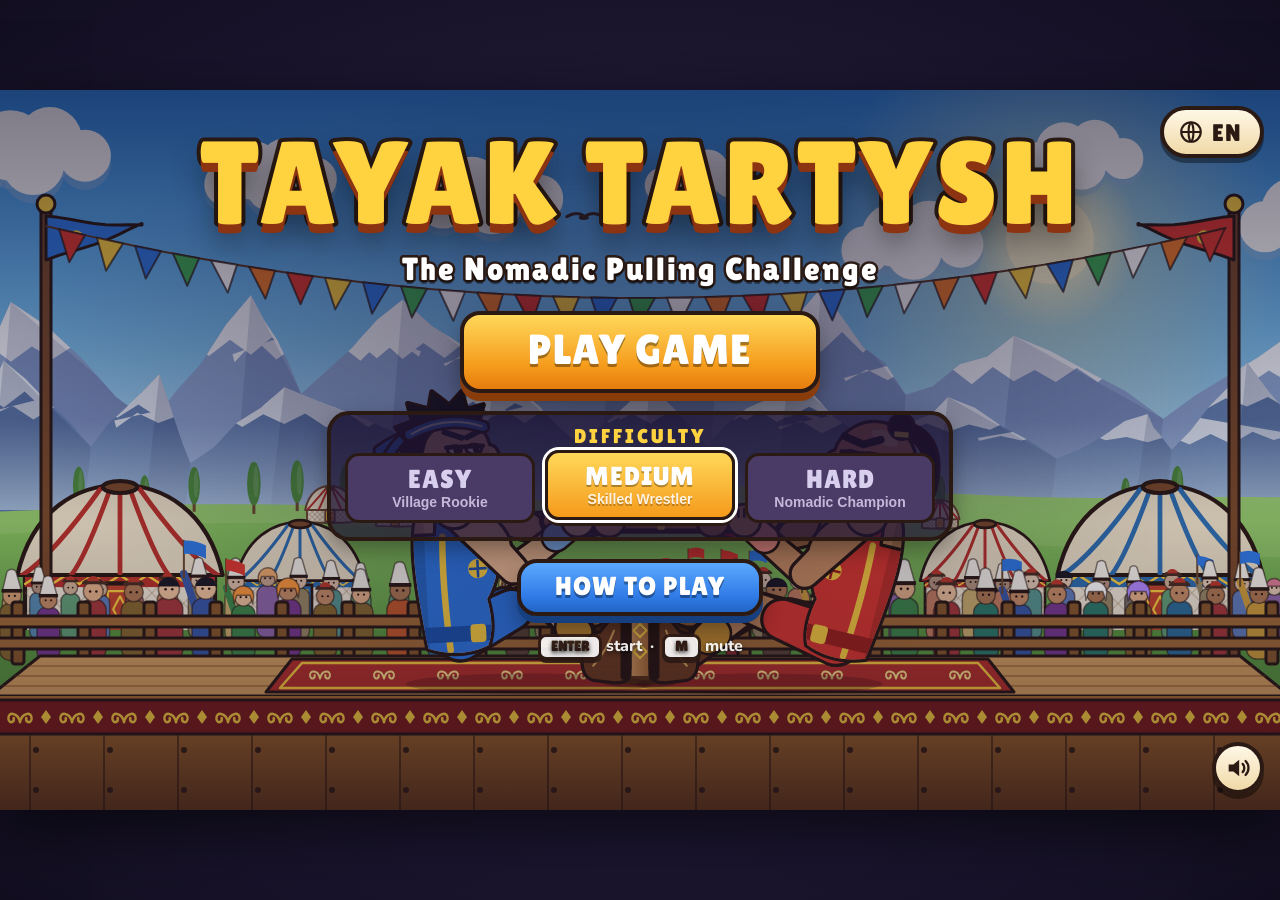
==== v2/index.html @ 74cad441 "Add V2: page with translatable text and language button Co-Authored-By: Claude Opus 5.5 <noreply@ant" ====
<!DOCTYPE html>
<html lang="en">
<head>
  <meta charset="UTF-8">
  <meta name="viewport" content="width=device-width, initial-scale=1">
  <title>Tayak Tartysh — The Nomadic Pulling Challenge</title>
  <link rel="preconnect" href="https://fonts.googleapis.com">
  <link rel="preconnect" href="https://fonts.gstatic.com" crossorigin>
  <link href="https://fonts.googleapis.com/css2?family=Lilita+One&family=Nunito:wght@700;800;900&family=Rubik:wght@800&family=Noto+Sans+SC:wght@900&display=swap" rel="stylesheet">
  <link rel="stylesheet" href="style.css">
</head>
<body>
  <div id="stage">
    <canvas id="game" width="1280" height="720"></canvas>

    <!-- ===== In-round HUD ===== -->
    <div id="hud">
      <div class="hud-top">
        <div class="nameplate player">
          <div class="np-name" data-i18n="you">YOU</div>
          <div class="np-sub" data-i18n="blueCorner">BLUE CORNER</div>
          <div class="pips" id="playerPips"><i></i><i></i></div>
        </div>

        <div class="hud-center">
          <div class="round-row">
            <span id="roundLabel">ROUND 1</span>
            <span class="score" id="scoreLabel">0 : 0</span>
          </div>
          <div class="tug" id="tug">
            <div class="tug-zone left" data-i18n="win">WIN</div>
            <div class="tug-zone right" data-i18n="win">WIN</div>
            <div class="tug-fill" id="tugFill"></div>
            <div class="tug-center"></div>
            <div class="tug-marker" id="tugMarker"><span></span></div>
          </div>
        </div>

        <div class="nameplate ai">
          <div class="np-name" data-i18n="opponent">OPPONENT</div>
          <div class="np-sub" id="aiDiff">SKILLED WRESTLER</div>
          <div class="pips" id="aiPips"><i></i><i></i></div>
        </div>
      </div>

      <div id="alert"></div>

      <div class="hud-bottom" id="spaceHint">
        <div class="space-row"><kbd id="spaceKey" data-i18n="spaceKey">SPACE</kbd><span data-i18n="toPull">TO PULL</span></div>
        <div class="power">
          <span class="power-label" data-i18n="pullPower">PULL POWER</span>
          <div class="power-bar">
            <div class="power-fill" id="powerFill"></div>
            <div class="ai-tick" id="aiTick" data-i18n-title="opponentForce" title="Opponent force"></div>
          </div>
          <span class="tap-rate"><b id="tapRate">0.0</b> <span data-i18n="tapsPerSec">taps/s</span></span>
        </div>
      </div>
    </div>

    <div id="countdown"></div>

    <!-- ===== Main menu ===== -->
    <section id="menu" class="screen show">
      <div class="panel menu-panel">
        <h1 class="title" data-i18n="title">TAYAK TARTYSH</h1>
        <p class="subtitle" data-i18n="subtitle">The Nomadic Pulling Challenge</p>
        <button class="btn btn-play" id="playBtn" data-i18n="play">PLAY GAME</button>
        <div class="diff">
          <div class="diff-label" data-i18n="difficulty">DIFFICULTY</div>
          <div class="diff-row">
            <button class="diff-btn" data-diff="easy"><b data-i18n="easy">EASY</b><small data-i18n="easyTitle">Village Rookie</small></button>
            <button class="diff-btn selected" data-diff="medium"><b data-i18n="medium">MEDIUM</b><small data-i18n="mediumTitle">Skilled Wrestler</small></button>
            <button class="diff-btn" data-diff="hard"><b data-i18n="hard">HARD</b><small data-i18n="hardTitle">Nomadic Champion</small></button>
          </div>
        </div>
        <button class="btn btn-secondary" id="howBtn" data-i18n="howBtn">HOW TO PLAY</button>
        <p class="menu-foot" data-i18n-html="menuFoot"><kbd>ENTER</kbd> start &nbsp;·&nbsp; <kbd>M</kbd> mute</p>
      </div>
    </section>

    <!-- ===== How to play ===== -->
    <section id="howto" class="screen">
      <div class="panel card howto-panel">
        <h2 class="card-title" data-i18n="howTitle">HOW TO PLAY</h2>
        <p class="howto-lead" data-i18n-html="howLead">Press <kbd>SPACE</kbd> repeatedly to pull the wooden stick toward you. Your opponent will fight back. Pull harder and faster to win!</p>
        <div class="tips">
          <div class="tip tip-blue">
            <div class="tip-head" data-i18n="tip1Head">TAP, DON'T HOLD</div>
            <p data-i18n-html="tip1">Every fresh press adds pulling power. Holding the key does nothing, and your power fades when you slow down.</p>
          </div>
          <div class="tip tip-red">
            <div class="tip-head" data-i18n="tip2Head">SURVIVE ATTACKS</div>
            <p data-i18n-html="tip2">A red <b>!</b> warns of a big counter-pull. Tap even faster to hold your ground.</p>
          </div>
          <div class="tip tip-green">
            <div class="tip-head" data-i18n="tip3Head">PUNISH FATIGUE</div>
            <p data-i18n-html="tip3">After attacking, your rival gets tired. That's your moment: go all out!</p>
          </div>
        </div>
        <p class="howto-foot" data-i18n-html="howFoot">Drag the stick all the way to your side to win a round. <b>Best of three</b>: win 2 rounds to become champion.</p>
        <button class="btn btn-secondary" id="backBtn" data-i18n="back">BACK</button>
      </div>
    </section>

    <!-- ===== Round result ===== -->
    <section id="roundEnd" class="screen result">
      <div class="panel result-panel">
        <div class="result-title" id="roundTitle">ROUND WON!</div>
        <div class="result-sub" id="roundSub">YOU 1 : 0 OPPONENT</div>
      </div>
      <div class="result-actions">
        <button class="btn btn-play" id="nextBtn" data-i18n="nextRound">NEXT ROUND</button>
        <div class="result-hint" id="roundHint" data-i18n-html="pressEnter">press <kbd>ENTER</kbd></div>
      </div>
    </section>

    <!-- ===== Match result ===== -->
    <section id="matchEnd" class="screen result">
      <div class="panel result-panel">
        <svg id="trophy" class="trophy" viewBox="0 0 64 64" aria-hidden="true">
          <path d="M18 8h28v10c0 10-6 18-14 18S18 28 18 18z" fill="#ffd23f" stroke="#2b1a14" stroke-width="3" stroke-linejoin="round"/>
          <path d="M18 12H9c0 9 4 14 11 15M46 12h9c0 9-4 14-11 15" fill="none" stroke="#2b1a14" stroke-width="3" stroke-linecap="round"/>
          <path d="M28 36h8v8h-8z" fill="#f5a524" stroke="#2b1a14" stroke-width="3"/>
          <path d="M20 44h24v8H20z" fill="#b8322a" stroke="#2b1a14" stroke-width="3" stroke-linejoin="round"/>
          <path d="M26 15l3 6 6 1-4 4 1 6-6-3" fill="#fff6c8"/>
        </svg>
        <div class="result-title big" id="matchTitle">YOU ARE THE CHAMPION!</div>
        <div class="result-sub" id="matchSub">FINAL SCORE 2 : 1</div>
      </div>
      <div class="result-actions">
        <div class="btn-row">
          <button class="btn btn-play" id="rematchBtn" data-i18n="rematch">REMATCH</button>
          <button class="btn btn-secondary" id="menuBtn" data-i18n="mainMenu">MAIN MENU</button>
        </div>
        <div class="result-hint" data-i18n-html="matchHint"><kbd>ENTER</kbd> rematch &nbsp;·&nbsp; <kbd>ESC</kbd> menu</div>
      </div>
    </section>

    <!-- ===== Language switcher (menu and how-to screens) ===== -->
    <div id="lang" class="lang show">
      <button id="langBtn" class="lang-btn" aria-haspopup="true" aria-expanded="false" data-i18n-title="language" title="Language">
        <svg viewBox="0 0 24 24" aria-hidden="true"><circle cx="12" cy="12" r="9" fill="none" stroke="currentColor" stroke-width="2"/><path d="M3 12h18M12 3c3 3 3 15 0 18M12 3c-3 3-3 15 0 18" fill="none" stroke="currentColor" stroke-width="2"/></svg>
        <span id="langCode">EN</span>
      </button>
      <div id="langMenu" class="lang-menu" role="menu">
        <button role="menuitem" data-lang="en">English</button>
        <button role="menuitem" data-lang="ky">Кыргызча</button>
        <button role="menuitem" data-lang="ru">Русский</button>
        <button role="menuitem" data-lang="zh">中文</button>
      </div>
    </div>

    <button id="muteBtn" class="mute" aria-label="Toggle sound" title="Toggle sound (M)">
      <svg viewBox="0 0 24 24" class="ico-on"><path d="M4 9h4l5-4v14l-5-4H4z" fill="currentColor"/><path d="M16 8.5a5 5 0 0 1 0 7M18.5 6a8.5 8.5 0 0 1 0 12" fill="none" stroke="currentColor" stroke-width="2" stroke-linecap="round"/></svg>
      <svg viewBox="0 0 24 24" class="ico-off"><path d="M4 9h4l5-4v14l-5-4H4z" fill="currentColor"/><path d="M16 9l6 6M22 9l-6 6" fill="none" stroke="currentColor" stroke-width="2" stroke-linecap="round"/></svg>
    </button>
  </div>

  <script src="game.js"></script>
</body>
</html>
---- v2/style.css ----
/* ==========================================================================
   TAYAK TARTYSH — interface styles
   The stage is a fixed 1280x720 box scaled to fit the window by game.js,
   so every size below is in "stage pixels".
   ========================================================================== */

:root {
  --ink: #2b1a14;
  --blue: #2f7ae5;
  --blue-dark: #1b4fa8;
  --red: #e0392f;
  --red-dark: #9e211b;
  --gold: #ffd23f;
  --orange: #f59a1b;
  --cream: #fff6e0;
  /* Lilita One is Latin-only: Cyrillic falls through to Rubik, Chinese to Noto Sans SC */
  --display: 'Lilita One', 'Rubik', 'Noto Sans SC', 'PingFang SC', 'Microsoft YaHei', 'Arial Black', Impact, sans-serif;
  --body: 'Nunito', 'Noto Sans SC', 'PingFang SC', 'Microsoft YaHei', 'Arial Rounded MT Bold', 'Helvetica Neue', Arial, sans-serif;
}

* { box-sizing: border-box; margin: 0; padding: 0; }

html, body {
  width: 100%;
  height: 100%;
  overflow: hidden;
  background: #17122a radial-gradient(ellipse at center, #2a2148 0%, #120e20 100%);
  font-family: var(--body);
  color: #fff;
  user-select: none;
  -webkit-user-select: none;
}

#stage {
  position: absolute;
  left: 50%;
  top: 50%;
  width: 1280px;
  height: 720px;
  transform: translate(-50%, -50%);
  transform-origin: center center;
  overflow: hidden;
  box-shadow: 0 20px 60px rgba(0, 0, 0, 0.6);
}

#game {
  position: absolute;
  inset: 0;
  width: 1280px;
  height: 720px;
  display: block;
}

kbd {
  display: inline-block;
  font-family: var(--display);
  font-size: 0.85em;
  padding: 1px 10px 3px;
  border-radius: 8px;
  background: #fff;
  color: var(--ink);
  border: 3px solid var(--ink);
  box-shadow: 0 3px 0 var(--ink);
  line-height: 1.2;
}

/* ---------- Generic screens ---------- */

.screen {
  position: absolute;
  inset: 0;
  display: flex;
  align-items: center;
  justify-content: center;
  opacity: 0;
  visibility: hidden;
  pointer-events: none;
  transition: opacity 0.35s ease, visibility 0s linear 0.35s;
}

.screen.show {
  opacity: 1;
  visibility: visible;
  pointer-events: auto;
  transition: opacity 0.35s ease, visibility 0s;
}

.screen .panel {
  transform: translateY(24px) scale(0.92);
  transition: transform 0.5s cubic-bezier(0.2, 1.5, 0.4, 1);
}

.screen.show .panel { transform: none; }

/* ---------- Buttons ---------- */

.btn {
  font-family: var(--display);
  font-size: 34px;
  letter-spacing: 1px;
  color: #fff;
  padding: 10px 44px 14px;
  border-radius: 20px;
  border: 4px solid var(--ink);
  cursor: pointer;
  text-shadow: 0 3px 0 rgba(0, 0, 0, 0.35);
  transition: transform 0.12s ease, box-shadow 0.12s ease, filter 0.12s;
  outline: none;
}

.btn:hover { transform: translateY(-3px) scale(1.04); filter: brightness(1.08); }
.btn:active { transform: translateY(5px); }
.btn:focus-visible { box-shadow: 0 0 0 5px rgba(255, 255, 255, 0.7); }

.btn-play {
  background: linear-gradient(#ffd85a, #f59a1b 70%, #e47c0e);
  box-shadow: 0 8px 0 #8a3d0a, 0 14px 24px rgba(0, 0, 0, 0.35);
}
.btn-play:active { box-shadow: 0 3px 0 #8a3d0a, 0 6px 12px rgba(0, 0, 0, 0.35); }

.btn-secondary {
  font-size: 26px;
  padding: 8px 34px 11px;
  background: linear-gradient(#5aa8ff, #2f7ae5 70%, #2264c4);
  box-shadow: 0 7px 0 #163f80, 0 12px 20px rgba(0, 0, 0, 0.3);
}
.btn-secondary:active { box-shadow: 0 2px 0 #163f80; }

/* ---------- Main menu ---------- */

#menu {
  background:
    radial-gradient(ellipse 70% 60% at 50% 40%, rgba(20, 10, 40, 0.35), rgba(20, 10, 40, 0.0) 70%),
    linear-gradient(rgba(16, 10, 34, 0.55), rgba(16, 10, 34, 0.15) 60%, rgba(16, 10, 34, 0.45));
  align-items: flex-start;
}

.menu-panel {
  margin-top: 34px;
  display: flex;
  flex-direction: column;
  align-items: center;
  gap: 18px;
}

.title {
  font-family: var(--display);
  font-weight: 400;
  font-size: 118px;
  line-height: 1;
  letter-spacing: 3px;
  color: var(--gold);
  -webkit-text-stroke: 8px var(--ink);
  paint-order: stroke fill;
  text-shadow: 0 9px 0 #8c3412, 0 18px 30px rgba(0, 0, 0, 0.45);
  animation: titleBob 3.2s ease-in-out infinite;
}

@keyframes titleBob {
  0%, 100% { transform: rotate(-1.5deg) translateY(0); }
  50% { transform: rotate(1.5deg) translateY(-6px); }
}

.subtitle {
  margin-top: -10px;
  font-family: var(--display);
  font-size: 32px;
  letter-spacing: 2px;
  color: #fff;
  -webkit-text-stroke: 5px var(--ink);
  paint-order: stroke fill;
  text-shadow: 0 4px 0 rgba(0, 0, 0, 0.35);
}

.btn-play#playBtn { font-size: 42px; padding: 10px 64px 16px; margin-top: 6px; }

.diff {
  display: flex;
  flex-direction: column;
  align-items: center;
  gap: 6px;
  padding: 10px 14px 14px;
  border-radius: 22px;
  background: rgba(30, 18, 50, 0.72);
  border: 4px solid var(--ink);
  box-shadow: 0 8px 22px rgba(0, 0, 0, 0.35);
}

.diff-label {
  font-family: var(--display);
  font-size: 20px;
  letter-spacing: 3px;
  color: var(--gold);
}

.diff-row { display: flex; gap: 10px; }

.diff-btn {
  width: 190px;
  padding: 8px 6px 10px;
  border-radius: 14px;
  border: 3px solid var(--ink);
  background: #4a3b66;
  color: #d8cfee;
  cursor: pointer;
  display: flex;
  flex-direction: column;
  align-items: center;
  transition: transform 0.12s, background 0.15s, color 0.15s;
  outline: none;
}
.diff-btn b { font-family: var(--display); font-weight: 400; font-size: 26px; letter-spacing: 1px; }
.diff-btn small { font-weight: 800; font-size: 14px; opacity: 0.85; }
.diff-btn:hover { transform: translateY(-2px); background: #5b4a7c; }
.diff-btn.selected[data-diff="easy"] { background: linear-gradient(#7be07b, #2fa84f); color: #fff; }
.diff-btn.selected[data-diff="medium"] { background: linear-gradient(#ffd85a, #f59a1b); color: #fff; }
.diff-btn.selected[data-diff="hard"] { background: linear-gradient(#ff7a6a, #d0281f); color: #fff; }
.diff-btn.selected { box-shadow: 0 0 0 3px #fff, 0 6px 0 var(--ink); transform: translateY(-3px); text-shadow: 0 2px 0 rgba(0,0,0,0.3); }

.menu-foot {
  font-weight: 800;
  font-size: 16px;
  color: #fff;
  text-shadow: 0 2px 4px rgba(0, 0, 0, 0.8);
  opacity: 0.9;
}

/* ---------- How to play ---------- */

#howto { background: rgba(16, 10, 34, 0.6); }

.card {
  width: 860px;
  padding: 26px 40px 30px;
  border-radius: 28px;
  background: linear-gradient(#fff8e6, #f3e2bd);
  border: 5px solid var(--ink);
  box-shadow: 0 12px 0 #8c5a2a, 0 24px 50px rgba(0, 0, 0, 0.5);
  color: var(--ink);
  display: flex;
  flex-direction: column;
  align-items: center;
  gap: 16px;
  text-align: center;
}

.card-title {
  font-family: var(--display);
  font-weight: 400;
  font-size: 56px;
  color: var(--gold);
  -webkit-text-stroke: 6px var(--ink);
  paint-order: stroke fill;
  text-shadow: 0 5px 0 #8c3412;
}

.howto-lead { font-size: 25px; font-weight: 900; line-height: 1.35; }

.tips { display: flex; gap: 14px; }
.tip {
  flex: 1;
  padding: 12px 14px 14px;
  border-radius: 18px;
  border: 4px solid var(--ink);
  color: #fff;
  text-align: left;
  font-weight: 800;
  font-size: 16px;
  line-height: 1.35;
}
.tip-head { font-family: var(--display); font-size: 22px; letter-spacing: 1px; margin-bottom: 4px; }
.tip-blue { background: linear-gradient(#4f96f5, #2264c4); }
.tip-red { background: linear-gradient(#f2675c, #b8261f); }
.tip-green { background: linear-gradient(#4cc46a, #23853f); }

.howto-foot { font-size: 18px; font-weight: 800; }

/* ---------- HUD ---------- */

#hud {
  position: absolute;
  inset: 0;
  pointer-events: none;
  opacity: 0;
  transition: opacity 0.3s;
}
#hud.show { opacity: 1; }

.hud-top {
  position: absolute;
  top: 14px;
  left: 22px;
  right: 22px;
  display: flex;
  align-items: flex-start;
  gap: 18px;
}

.nameplate {
  width: 230px;
  padding: 6px 14px 9px;
  border-radius: 16px;
  border: 4px solid var(--ink);
  box-shadow: 0 6px 0 rgba(0, 0, 0, 0.35);
  display: flex;
  flex-direction: column;
  gap: 2px;
}
.nameplate.player { background: linear-gradient(#5aa2ff, #2264c4); align-items: flex-start; }
.nameplate.ai { background: linear-gradient(#ff6f62, #c0261e); align-items: flex-end; text-align: right; }
.np-name {
  font-family: var(--display);
  font-size: 30px;
  line-height: 1;
  letter-spacing: 1px;
  -webkit-text-stroke: 4px var(--ink);
  paint-order: stroke fill;
}
.np-sub { font-weight: 900; font-size: 12px; letter-spacing: 1.5px; opacity: 0.9; }

.pips { display: flex; gap: 7px; margin-top: 3px; }
.pips i {
  width: 24px;
  height: 24px;
  border-radius: 50%;
  border: 3px solid var(--ink);
  background: rgba(0, 0, 0, 0.25);
  transition: background 0.3s, transform 0.3s;
}
.pips i.on {
  background: radial-gradient(circle at 35% 35%, #fff6c8, var(--gold) 45%, #e3920f);
  transform: scale(1.15);
  box-shadow: 0 0 12px rgba(255, 210, 63, 0.9);
}

.hud-center { flex: 1; display: flex; flex-direction: column; align-items: center; gap: 6px; }

.round-row { display: flex; align-items: center; gap: 16px; }
#roundLabel, .score {
  font-family: var(--display);
  font-size: 28px;
  letter-spacing: 2px;
  -webkit-text-stroke: 5px var(--ink);
  paint-order: stroke fill;
  text-shadow: 0 3px 0 rgba(0, 0, 0, 0.35);
}
.score {
  color: var(--gold);
  padding: 0 14px 2px;
  border-radius: 12px;
  background: rgba(30, 18, 50, 0.6);
  border: 3px solid var(--ink);
  -webkit-text-stroke: 4px var(--ink);
}

.tug {
  position: relative;
  width: 100%;
  height: 46px;
  border-radius: 24px;
  border: 5px solid var(--ink);
  background: linear-gradient(90deg, #a9cbff 0%, #dbe9ff 49.6%, #ffe0db 50.4%, #ffb2a8 100%);
  box-shadow: 0 6px 0 rgba(0, 0, 0, 0.35), inset 0 4px 0 rgba(255, 255, 255, 0.5);
  overflow: hidden;
  transition: box-shadow 0.2s;
}
.tug.lead-player { box-shadow: 0 6px 0 rgba(0, 0, 0, 0.35), 0 0 18px rgba(47, 122, 229, 0.9); }
.tug.lead-ai { box-shadow: 0 6px 0 rgba(0, 0, 0, 0.35), 0 0 18px rgba(224, 57, 47, 0.9); }

.tug-zone {
  position: absolute;
  top: 0;
  bottom: 0;
  width: 70px;
  display: flex;
  align-items: center;
  justify-content: center;
  font-family: var(--display);
  font-size: 18px;
  letter-spacing: 1px;
  color: #fff;
  -webkit-text-stroke: 3px var(--ink);
  paint-order: stroke fill;
}
.tug-zone.left { left: 0; background: repeating-linear-gradient(135deg, #2264c4 0 10px, #2f7ae5 10px 20px); }
.tug-zone.right { right: 0; background: repeating-linear-gradient(45deg, #b8261f 0 10px, #e0392f 10px 20px); }

.tug-fill {
  position: absolute;
  top: 0;
  bottom: 0;
  left: 50%;
  width: 0;
  background: repeating-linear-gradient(90deg, rgba(255, 255, 255, 0.25) 0 8px, rgba(255, 255, 255, 0) 8px 16px);
}
.tug.lead-player .tug-fill { background-color: var(--blue); }
.tug.lead-ai .tug-fill { background-color: var(--red); }

.tug-center {
  position: absolute;
  left: 50%;
  top: 0;
  bottom: 0;
  width: 4px;
  margin-left: -2px;
  background: var(--ink);
  opacity: 0.6;
}

.tug-marker {
  position: absolute;
  top: -2px;
  bottom: -2px;
  left: 50%;
  width: 22px;
  margin-left: -11px;
}
.tug-marker span {
  position: absolute;
  inset: 0;
  border-radius: 8px;
  border: 4px solid var(--ink);
  background: linear-gradient(90deg, #f0bd72, #b87436);
}
.tug.lead-player .tug-marker span { box-shadow: 0 0 0 3px #fff, 0 0 14px 4px var(--blue); }
.tug.lead-ai .tug-marker span { box-shadow: 0 0 0 3px #fff, 0 0 14px 4px var(--red); }

#alert {
  position: absolute;
  top: 128px;
  left: 50%;
  transform: translateX(-50%) scale(0.6);
  padding: 6px 26px 9px;
  border-radius: 16px;
  border: 4px solid var(--ink);
  font-family: var(--display);
  font-size: 30px;
  letter-spacing: 2px;
  white-space: nowrap;
  opacity: 0;
  transition: opacity 0.15s, transform 0.25s cubic-bezier(0.2, 1.6, 0.4, 1);
  -webkit-text-stroke: 4px var(--ink);
  paint-order: stroke fill;
}
#alert.show { opacity: 1; transform: translateX(-50%) scale(1); }
#alert.danger { background: linear-gradient(#ff6f62, #c0261e); animation: alertPulse 0.35s ease-in-out infinite alternate; }
#alert.desperate { background: linear-gradient(#ffb02e, #e0392f); font-size: 36px; animation: alertShake 0.12s linear infinite; }
#alert.chance { background: linear-gradient(#4cc46a, #23853f); }

@keyframes alertPulse {
  from { filter: brightness(1); }
  to { filter: brightness(1.35); }
}
@keyframes alertShake {
  0% { margin-left: -3px; }
  50% { margin-left: 3px; }
  100% { margin-left: -3px; }
}

.hud-bottom {
  position: absolute;
  bottom: 14px;
  left: 0;
  right: 0;
  display: flex;
  flex-direction: column;
  align-items: center;
  gap: 8px;
  transition: opacity 0.3s;
}
.hud-bottom.off { opacity: 0; }

.space-row {
  display: flex;
  align-items: center;
  gap: 14px;
  font-family: var(--display);
  font-size: 30px;
  letter-spacing: 2px;
  -webkit-text-stroke: 5px var(--ink);
  paint-order: stroke fill;
  text-shadow: 0 3px 0 rgba(0, 0, 0, 0.35);
}
#spaceKey {
  font-size: 24px;
  width: 200px;
  text-align: center;
  padding: 3px 0 6px;
  -webkit-text-stroke: 0;
  box-shadow: 0 6px 0 var(--ink);
  animation: keyIdle 1.1s ease-in-out infinite;
}
#spaceKey.hit { animation: keyHit 0.16s ease-out; }
@keyframes keyIdle {
  0%, 100% { transform: translateY(0); }
  50% { transform: translateY(2px); }
}
@keyframes keyHit {
  0% { transform: translateY(5px); box-shadow: 0 1px 0 var(--ink); background: #bfe0ff; }
  100% { transform: translateY(0); box-shadow: 0 6px 0 var(--ink); background: #fff; }
}

.power { display: flex; align-items: center; gap: 12px; font-weight: 900; font-size: 14px; letter-spacing: 1px; text-shadow: 0 2px 3px rgba(0,0,0,0.8); }
.power-bar {
  position: relative;
  width: 380px;
  height: 20px;
  border-radius: 10px;
  border: 3px solid var(--ink);
  background: rgba(20, 12, 36, 0.7);
  overflow: hidden;
}
.power-fill {
  position: absolute;
  left: 0;
  top: 0;
  bottom: 0;
  width: 0;
  background: linear-gradient(90deg, #2f7ae5, #5ab8ff 70%, #c9ecff);
}
.ai-tick {
  position: absolute;
  top: -2px;
  bottom: -2px;
  width: 5px;
  margin-left: -2px;
  left: 0;
  background: var(--red);
  box-shadow: 0 0 0 1.5px #fff;
}
.tap-rate { width: 96px; }
.tap-rate b { font-family: var(--display); font-weight: 400; font-size: 20px; color: var(--gold); }

/* ---------- Countdown ---------- */

#countdown {
  position: absolute;
  left: 50%;
  top: 46%;
  transform: translate(-50%, -50%);
  font-family: var(--display);
  font-size: 220px;
  line-height: 1;
  color: #fff;
  -webkit-text-stroke: 12px var(--ink);
  paint-order: stroke fill;
  text-shadow: 0 12px 0 rgba(0, 0, 0, 0.35);
  pointer-events: none;
  opacity: 0;
  white-space: nowrap;
}
#countdown::before {
  content: '';
  position: absolute;
  left: 50%;
  top: 50%;
  width: 520px;
  height: 520px;
  margin: -260px 0 0 -260px;
  border-radius: 50%;
  background: repeating-conic-gradient(rgba(255, 220, 90, 0.55) 0 10deg, rgba(255, 220, 90, 0) 10deg 22deg);
  -webkit-mask: radial-gradient(circle, #000 20%, transparent 68%);
  mask: radial-gradient(circle, #000 20%, transparent 68%);
  z-index: -1;
  animation: spin 3s linear infinite;
}
#countdown.show { animation: cdPop 0.8s cubic-bezier(0.2, 1.4, 0.4, 1) forwards; }
#countdown.num { color: var(--gold); }
#countdown.round { font-size: 110px; color: #fff; -webkit-text-stroke: 9px var(--ink); }
#countdown.go { color: #ff5a3c; font-size: 200px; animation: goPop 1s cubic-bezier(0.2, 1.4, 0.4, 1) forwards; }
#countdown.round::before { display: none; }

@keyframes spin { to { transform: rotate(360deg); } }
@keyframes cdPop {
  0% { opacity: 0; transform: translate(-50%, -50%) scale(2.6) rotate(-10deg); }
  25% { opacity: 1; transform: translate(-50%, -50%) scale(0.92) rotate(2deg); }
  40% { transform: translate(-50%, -50%) scale(1.05) rotate(0deg); }
  80% { opacity: 1; transform: translate(-50%, -50%) scale(1); }
  100% { opacity: 0; transform: translate(-50%, -50%) scale(0.7); }
}
@keyframes goPop {
  0% { opacity: 0; transform: translate(-50%, -50%) scale(0.3); }
  20% { opacity: 1; transform: translate(-50%, -50%) scale(1.25) rotate(-4deg); }
  35% { transform: translate(-50%, -50%) scale(1) rotate(2deg); }
  70% { opacity: 1; transform: translate(-50%, -50%) scale(1.05); }
  100% { opacity: 0; transform: translate(-50%, -50%) scale(1.8); }
}

/* ---------- Round / match results ---------- */

.result {
  align-items: flex-start;
  background:
    linear-gradient(rgba(16, 10, 34, 0.55), rgba(16, 10, 34, 0) 40%),
    linear-gradient(rgba(16, 10, 34, 0) 75%, rgba(16, 10, 34, 0.5));
}
.result-panel {
  margin-top: 40px;
  display: flex;
  flex-direction: column;
  align-items: center;
  gap: 12px;
}
.result-title {
  font-family: var(--display);
  font-size: 96px;
  line-height: 1;
  letter-spacing: 2px;
  color: var(--gold);
  -webkit-text-stroke: 9px var(--ink);
  paint-order: stroke fill;
  text-shadow: 0 9px 0 #8c3412, 0 16px 30px rgba(0, 0, 0, 0.45);
  white-space: nowrap;
}
.result-title.big { font-size: 78px; }
.result-title.lost { color: #ff6a5c; text-shadow: 0 9px 0 #6a1410, 0 16px 30px rgba(0, 0, 0, 0.45); }
.result-title.won { color: #7cc2ff; text-shadow: 0 9px 0 #123d7a, 0 16px 30px rgba(0, 0, 0, 0.45); }
.result-title.champ { color: var(--gold); animation: champGlow 1.2s ease-in-out infinite alternate; }
@keyframes champGlow {
  from { transform: scale(1) rotate(-1deg); }
  to { transform: scale(1.05) rotate(1deg); }
}
.result-sub {
  font-family: var(--display);
  font-size: 30px;
  letter-spacing: 2px;
  -webkit-text-stroke: 5px var(--ink);
  paint-order: stroke fill;
  text-shadow: 0 3px 0 rgba(0, 0, 0, 0.35);
}
.result-actions {
  position: absolute;
  left: 0;
  right: 0;
  bottom: 22px;
  display: flex;
  flex-direction: column;
  align-items: center;
  gap: 10px;
  transform: translateY(30px);
  transition: transform 0.5s cubic-bezier(0.2, 1.5, 0.4, 1);
}
.screen.show .result-actions { transform: none; }
.result-hint { font-weight: 800; font-size: 15px; text-shadow: 0 2px 4px rgba(0, 0, 0, 0.8); }
.btn-row { display: flex; gap: 20px; align-items: center; }

.trophy {
  width: 84px;
  height: 84px;
  margin-bottom: -6px;
  filter: drop-shadow(0 6px 0 rgba(0, 0, 0, 0.35));
  animation: trophyBounce 0.9s ease-in-out infinite alternate;
}
@keyframes trophyBounce {
  from { transform: translateY(0) rotate(-6deg); }
  to { transform: translateY(-10px) rotate(6deg); }
}

/* ---------- Mute ---------- */

.mute {
  position: absolute;
  right: 16px;
  bottom: 16px;
  width: 52px;
  height: 52px;
  border-radius: 50%;
  border: 4px solid var(--ink);
  background: linear-gradient(#fff8e6, #f0d9a8);
  color: var(--ink);
  cursor: pointer;
  box-shadow: 0 5px 0 rgba(0, 0, 0, 0.4);
  display: flex;
  align-items: center;
  justify-content: center;
  outline: none;
  transition: transform 0.12s;
  z-index: 5;
}
.mute:hover { transform: scale(1.08); }
.mute svg { width: 28px; height: 28px; }
.mute .ico-off { display: none; }
.mute.muted .ico-on { display: none; }
.mute.muted .ico-off { display: block; }

/* ---------- Language switcher ---------- */

.lang {
  position: absolute;
  top: 16px;
  right: 16px;
  z-index: 6;
  opacity: 0;
  visibility: hidden;
  transition: opacity 0.25s ease, visibility 0s linear 0.25s;
}
.lang.show { opacity: 1; visibility: visible; transition: opacity 0.25s ease; }
.lang-btn {
  display: flex;
  align-items: center;
  gap: 8px;
  height: 52px;
  padding: 0 18px 0 14px;
  border-radius: 26px;
  border: 4px solid var(--ink);
  background: linear-gradient(#fff8e6, #f0d9a8);
  color: var(--ink);
  font-family: var(--display);
  font-size: 24px;
  letter-spacing: 1px;
  cursor: pointer;
  box-shadow: 0 5px 0 rgba(0, 0, 0, 0.4);
  outline: none;
  transition: transform 0.12s;
}
.lang-btn:hover, .lang.open .lang-btn { transform: scale(1.06); }
.lang-btn svg { width: 26px; height: 26px; }
.lang-menu {
  position: absolute;
  top: 64px;
  right: 0;
  min-width: 190px;
  padding: 6px;
  border-radius: 16px;
  border: 4px solid var(--ink);
  background: #fff6e0;
  box-shadow: 0 8px 0 rgba(0, 0, 0, 0.35);
  display: none;
  flex-direction: column;
  gap: 4px;
}
.lang.open .lang-menu { display: flex; }
.lang-menu button {
  font-family: var(--body);
  font-weight: 900;
  font-size: 22px;
  text-align: left;
  padding: 8px 14px;
  border: 0;
  border-radius: 10px;
  background: transparent;
  color: var(--ink);
  cursor: pointer;
  outline: none;
}
.lang-menu button:hover { background: #f0d9a8; }
.lang-menu button.selected { background: var(--blue); color: #fff; }
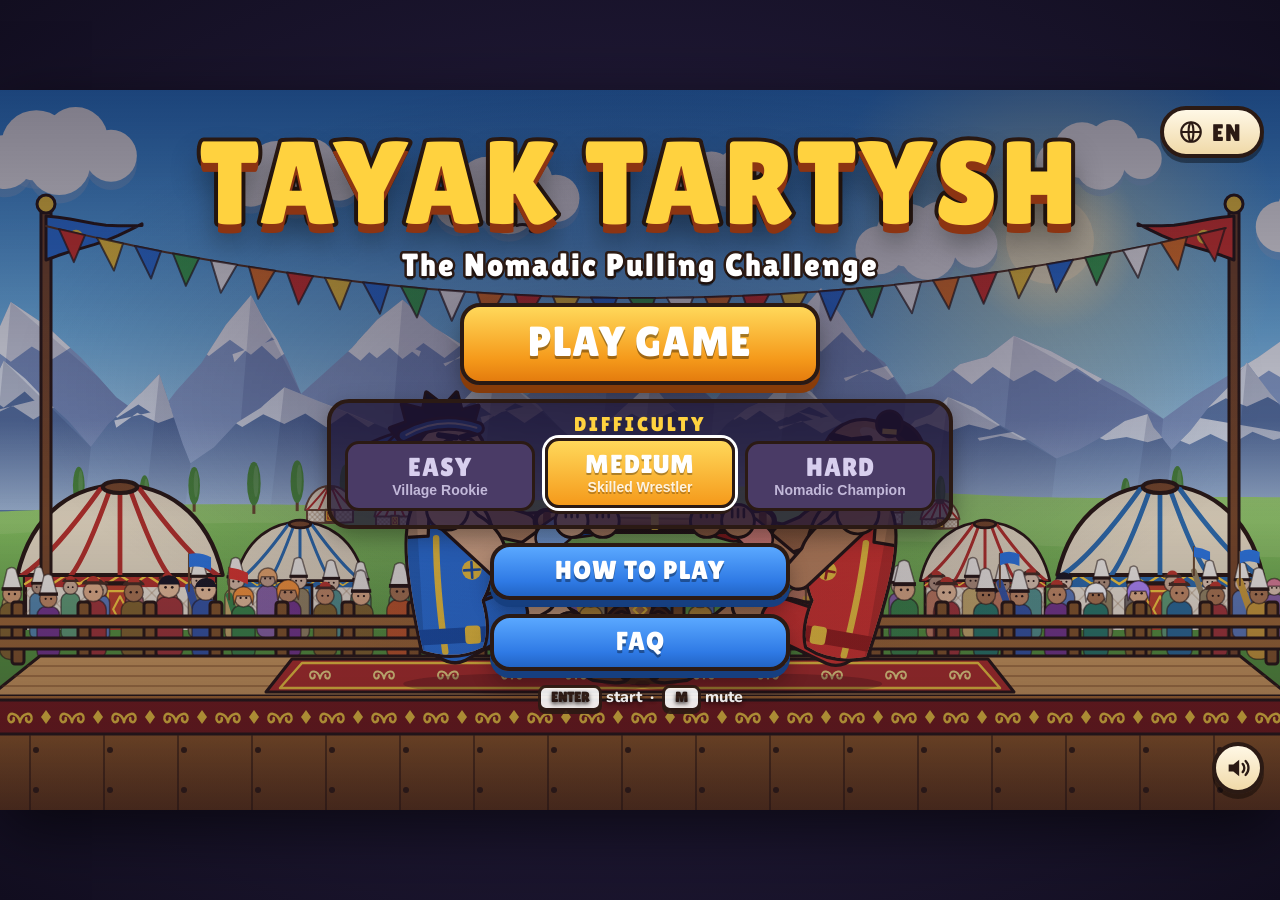
==== commit 6a8f73e4: "Add FAQ screen to /v2/: page Co-Authored-By: Claude Opus 5.5 <noreply@anthropic.com>" ====
--- a/v2/index.html
+++ b/v2/index.html
@@ -75,6 +75,7 @@
           </div>
         </div>
         <button class="btn btn-secondary" id="howBtn" data-i18n="howBtn">HOW TO PLAY</button>
+        <button class="btn btn-secondary btn-faq" id="faqBtn" data-i18n="faqBtn">FAQ</button>
         <p class="menu-foot" data-i18n-html="menuFoot"><kbd>ENTER</kbd> start &nbsp;·&nbsp; <kbd>M</kbd> mute</p>
       </div>
     </section>
@@ -100,6 +101,28 @@
         </div>
         <p class="howto-foot" data-i18n-html="howFoot">Drag the stick all the way to your side to win a round. <b>Best of three</b>: win 2 rounds to become champion.</p>
         <button class="btn btn-secondary" id="backBtn" data-i18n="back">BACK</button>
+      </div>
+    </section>
+
+    <!-- ===== FAQ ===== -->
+    <section id="faq" class="screen">
+      <div class="panel card faq-panel">
+        <h2 class="card-title faq-title" id="faqTitle" data-i18n="faqTitle">FREQUENTLY ASKED QUESTIONS</h2>
+        <div class="faq-list">
+          <div class="faq-item faq-blue">
+            <button class="faq-q" aria-expanded="false"><span data-i18n="q1">What is the game?</span><i class="faq-icon" aria-hidden="true"></i></button>
+            <div class="faq-a"><div><p data-i18n="a1"></p></div></div>
+          </div>
+          <div class="faq-item faq-red">
+            <button class="faq-q" aria-expanded="false"><span data-i18n="q2">How do I switch languages?</span><i class="faq-icon" aria-hidden="true"></i></button>
+            <div class="faq-a"><div><p data-i18n="a2"></p></div></div>
+          </div>
+          <div class="faq-item faq-green">
+            <button class="faq-q" aria-expanded="false"><span data-i18n="q3">Who created the game?</span><i class="faq-icon" aria-hidden="true"></i></button>
+            <div class="faq-a"><div><p data-i18n="a3"></p></div></div>
+          </div>
+        </div>
+        <button class="btn btn-secondary" id="faqBackBtn" data-i18n="back">BACK</button>
       </div>
     </section>
 
@@ -137,7 +160,7 @@
       </div>
     </section>
 
-    <!-- ===== Language switcher (menu and how-to screens) ===== -->
+    <!-- ===== Language switcher (menu, how-to and FAQ screens) ===== -->
     <div id="lang" class="lang show">
       <button id="langBtn" class="lang-btn" aria-haspopup="true" aria-expanded="false" data-i18n-title="language" title="Language">
         <svg viewBox="0 0 24 24" aria-hidden="true"><circle cx="12" cy="12" r="9" fill="none" stroke="currentColor" stroke-width="2"/><path d="M3 12h18M12 3c3 3 3 15 0 18M12 3c-3 3-3 15 0 18" fill="none" stroke="currentColor" stroke-width="2"/></svg>
--- a/v2/style.css
+++ b/v2/style.css
@@ -140,8 +140,9 @@
   display: flex;
   flex-direction: column;
   align-items: center;
-  gap: 18px;
-}
+  gap: 14px;
+}
+.menu-panel .btn-secondary { min-width: 300px; }
 
 .title {
   font-family: var(--display);
@@ -274,6 +275,83 @@
 .tip-green { background: linear-gradient(#4cc46a, #23853f); }
 
 .howto-foot { font-size: 18px; font-weight: 800; }
+
+/* ---------- FAQ ---------- */
+
+#faq { background: rgba(16, 10, 34, 0.6); }
+.faq-panel { width: 900px; padding: 20px 36px 24px; gap: 12px; }
+.faq-title { white-space: nowrap; font-size: 50px; }
+.faq-list { width: 100%; display: flex; flex-direction: column; gap: 12px; }
+.faq-item {
+  border-radius: 18px;
+  border: 4px solid var(--ink);
+  color: #fff;
+  overflow: hidden;
+  box-shadow: 0 5px 0 rgba(0, 0, 0, 0.25);
+}
+.faq-blue { background: linear-gradient(#4f96f5, #2264c4); }
+.faq-red { background: linear-gradient(#f2675c, #b8261f); }
+.faq-green { background: linear-gradient(#4cc46a, #23853f); }
+.faq-q {
+  width: 100%;
+  display: flex;
+  align-items: center;
+  justify-content: space-between;
+  gap: 16px;
+  padding: 12px 18px 14px;
+  border: 0;
+  background: transparent;
+  color: #fff;
+  font-family: var(--display);
+  font-size: 27px;
+  letter-spacing: 1px;
+  text-align: left;
+  text-shadow: 0 3px 0 rgba(0, 0, 0, 0.3);
+  cursor: pointer;
+  outline: none;
+}
+.faq-q:hover { filter: brightness(1.1); }
+.faq-icon {
+  position: relative;
+  flex: none;
+  width: 34px;
+  height: 34px;
+  border-radius: 50%;
+  border: 3px solid var(--ink);
+  background: #fff6e0;
+  transition: transform 0.25s ease;
+}
+.faq-icon::before, .faq-icon::after {
+  content: '';
+  position: absolute;
+  left: 50%;
+  top: 50%;
+  width: 16px;
+  height: 4px;
+  margin: -2px 0 0 -8px;
+  border-radius: 2px;
+  background: var(--ink);
+}
+.faq-icon::after { transform: rotate(90deg); }
+.faq-item.open .faq-icon { transform: rotate(45deg); }
+.faq-a {
+  display: grid;
+  grid-template-rows: 0fr;
+  transition: grid-template-rows 0.3s ease;
+}
+.faq-a > div { overflow: hidden; }
+.faq-item.open .faq-a { grid-template-rows: 1fr; }
+.faq-a p {
+  margin: 0 14px 14px;
+  padding: 12px 16px 14px;
+  border-radius: 12px;
+  background: rgba(255, 248, 230, 0.95);
+  color: var(--ink);
+  font-size: 18px;
+  font-weight: 800;
+  line-height: 1.42;
+  text-align: left;
+}
 
 /* ---------- HUD ---------- */
 
